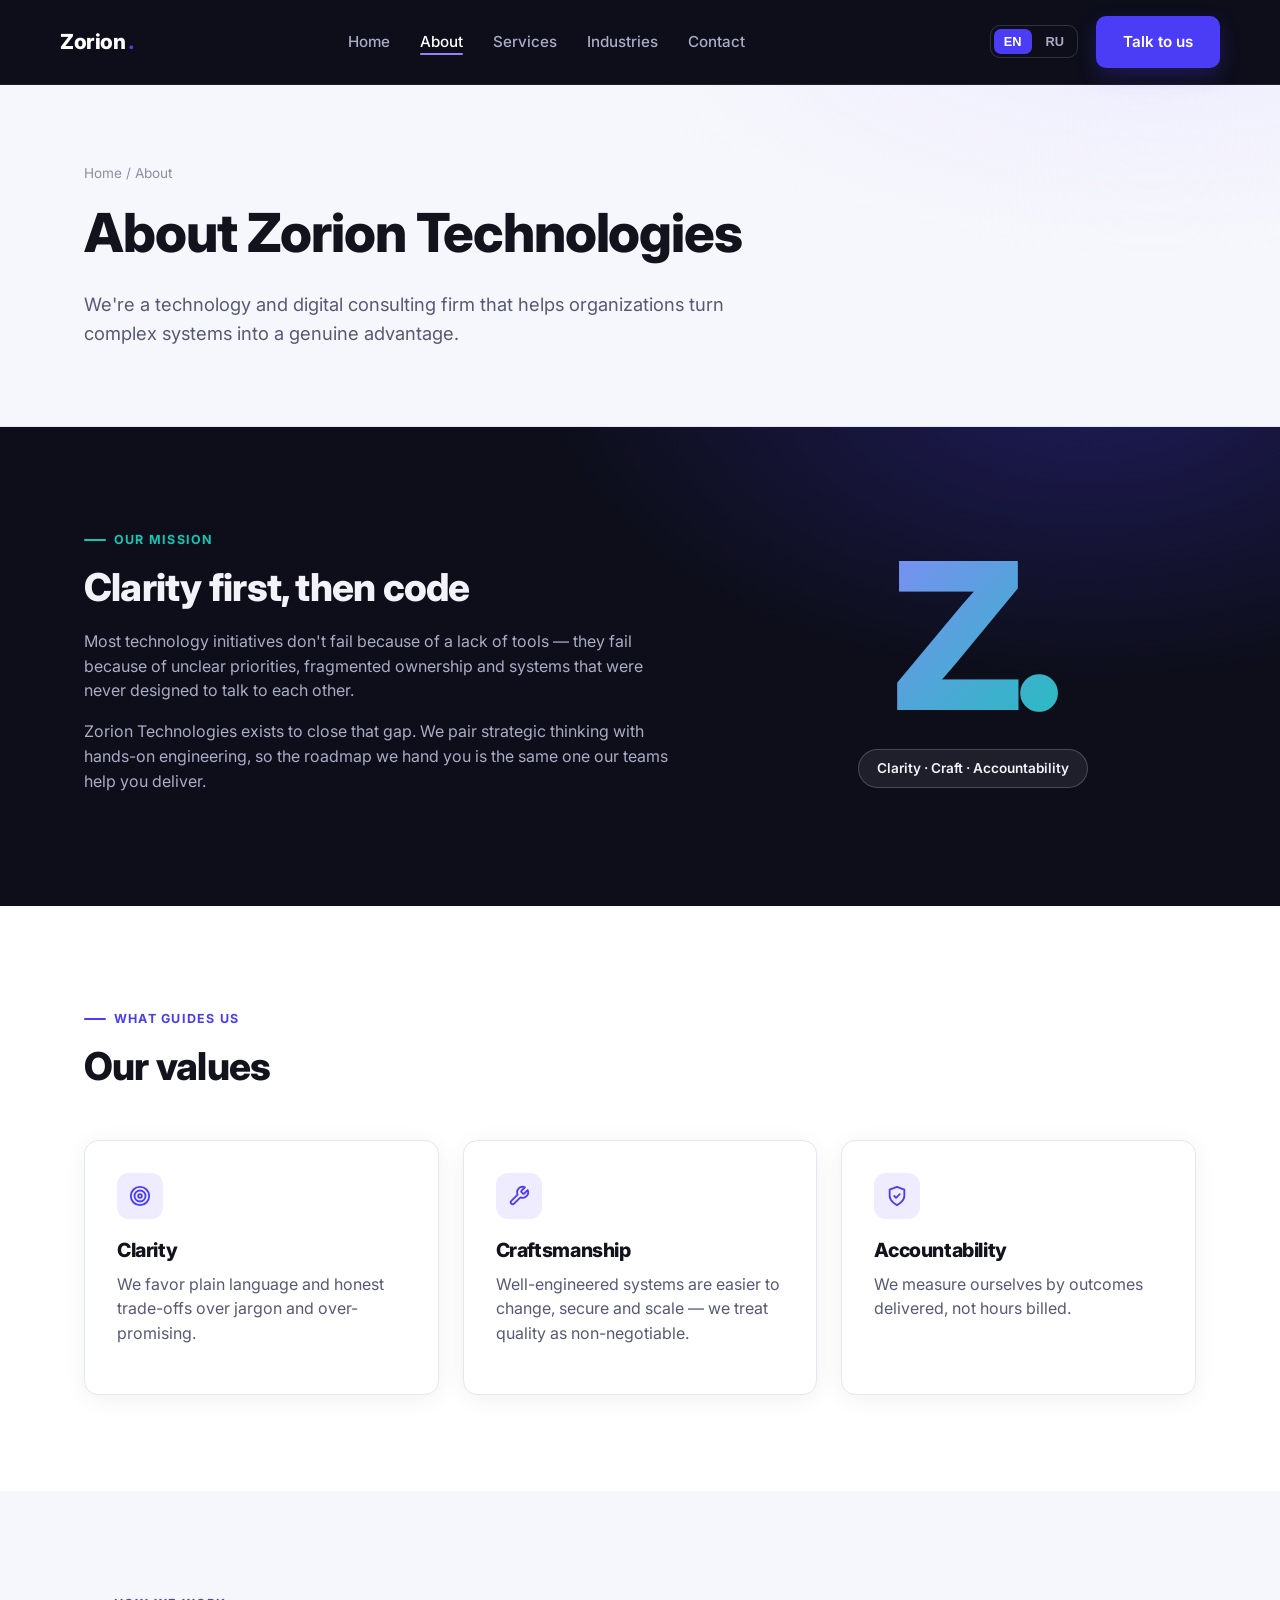
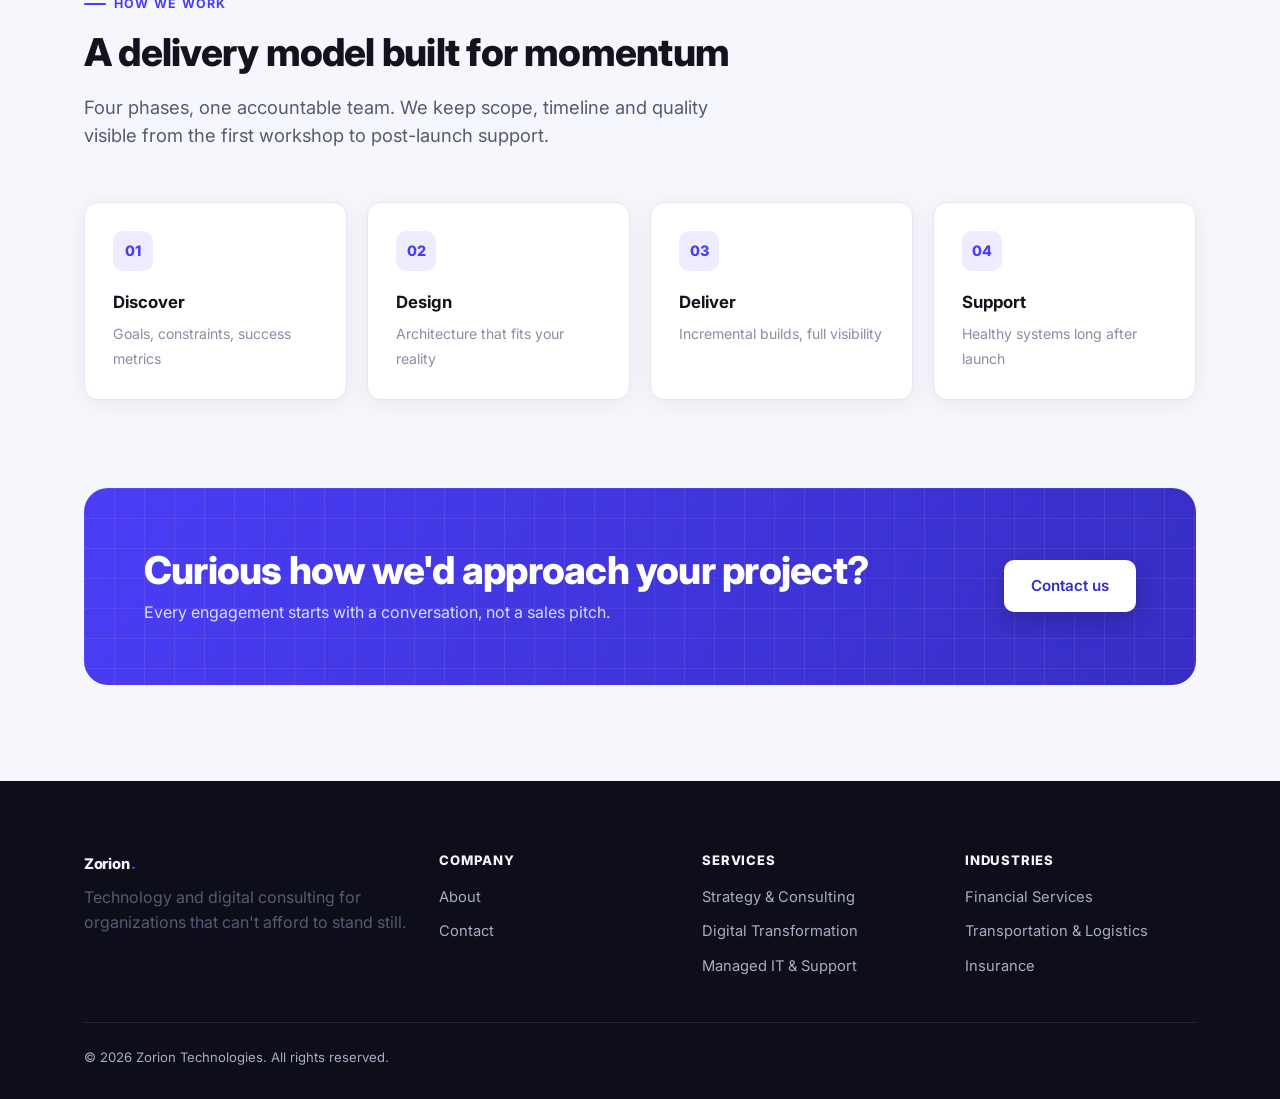
==== about.html @ 1b025478 "Add Zorion Technologies bilingual marketing site Static HTML/CSS/JS site with five pages (Home, Abou" ====
<!doctype html>
<html lang="en">
<head>
  <meta charset="UTF-8">
  <meta name="viewport" content="width=device-width, initial-scale=1">
  <title>About — Zorion Technologies</title>
  <meta name="description" content="Zorion Technologies is a technology and digital consulting firm helping organizations turn complex systems into an advantage.">
  <link rel="preconnect" href="https://fonts.googleapis.com">
  <link rel="preconnect" href="https://fonts.gstatic.com" crossorigin>
  <link href="https://fonts.googleapis.com/css2?family=Inter:wght@400;500;600;700;800&display=swap" rel="stylesheet">
  <link rel="stylesheet" href="assets/css/style.css">
</head>
<body>

  <header class="site-header">
    <div class="container nav">
      <a href="index.html" class="logo">Zorion<span class="logo-dot">.</span></a>
      <ul class="nav-links">
        <li><a href="index.html" data-i18n="nav.home">Home</a></li>
        <li><a href="about.html" aria-current="page" data-i18n="nav.about">About</a></li>
        <li><a href="services.html" data-i18n="nav.services">Services</a></li>
        <li><a href="industries.html" data-i18n="nav.industries">Industries</a></li>
        <li><a href="contact.html" data-i18n="nav.contact">Contact</a></li>
        <li><a href="contact.html" class="btn btn-primary nav-cta-mobile" data-i18n="nav.talkToUs">Talk to us</a></li>
      </ul>
      <div class="nav-right">
        <div class="lang-switch">
          <button type="button" data-lang="en">EN</button>
          <button type="button" data-lang="ru">RU</button>
        </div>
        <a href="contact.html" class="btn btn-primary" data-i18n="nav.talkToUs">Talk to us</a>
        <button class="nav-toggle" aria-label="Menu" aria-expanded="false">
          <span></span><span></span><span></span>
        </button>
      </div>
    </div>
  </header>

  <main>
    <section class="page-hero">
      <div class="container">
        <div class="breadcrumb"><a href="index.html" data-i18n="nav.home">Home</a> / <span data-i18n="about.breadcrumb">About</span></div>
        <h1 data-i18n="about.heroTitle">About Zorion Technologies</h1>
        <p class="lede" data-i18n="about.heroLede">We're a technology and digital consulting firm that helps organizations turn complex systems into a genuine advantage.</p>
      </div>
    </section>

    <section class="section-dark">
      <div class="container mission-grid">
        <div>
          <span class="eyebrow" data-i18n="about.missionEyebrow">Our mission</span>
          <h2 data-i18n="about.missionTitle">Clarity first, then code</h2>
          <p data-i18n="about.missionText1">Most technology initiatives don't fail because of a lack of tools — they fail because of unclear priorities, fragmented ownership and systems that were never designed to talk to each other.</p>
          <p data-i18n="about.missionText2">Zorion Technologies exists to close that gap. We pair strategic thinking with hands-on engineering, so the roadmap we hand you is the same one our teams help you deliver.</p>
        </div>
        <div class="mission-mark-wrap">
          <div class="mission-mark">Z.</div>
          <div class="mission-tag" data-i18n="about.monogramTag">Clarity · Craft · Accountability</div>
        </div>
      </div>
    </section>

    <section>
      <div class="container">
        <span class="eyebrow" data-i18n="about.valuesEyebrow">What guides us</span>
        <h2 data-i18n="about.valuesTitle">Our values</h2>

        <div class="card-grid">
          <div class="card">
            <div class="card-icon">
              <svg viewBox="0 0 24 24" fill="none" stroke="currentColor" stroke-width="2" stroke-linecap="round" stroke-linejoin="round"><circle cx="12" cy="12" r="10"/><circle cx="12" cy="12" r="6"/><circle cx="12" cy="12" r="2"/></svg>
            </div>
            <h3 data-i18n="about.value1Title">Clarity</h3>
            <p data-i18n="about.value1Desc">We favor plain language and honest trade-offs over jargon and over-promising.</p>
          </div>
          <div class="card">
            <div class="card-icon">
              <svg viewBox="0 0 24 24" fill="none" stroke="currentColor" stroke-width="2" stroke-linecap="round" stroke-linejoin="round"><path d="M14.7 6.3a1 1 0 0 0 0 1.4l1.6 1.6a1 1 0 0 0 1.4 0l3.77-3.77a6 6 0 0 1-7.94 7.94l-6.91 6.91a2.12 2.12 0 0 1-3-3l6.91-6.91a6 6 0 0 1 7.94-7.94l-3.76 3.76z"/></svg>
            </div>
            <h3 data-i18n="about.value2Title">Craftsmanship</h3>
            <p data-i18n="about.value2Desc">Well-engineered systems are easier to change, secure and scale — we treat quality as non-negotiable.</p>
          </div>
          <div class="card">
            <div class="card-icon">
              <svg viewBox="0 0 24 24" fill="none" stroke="currentColor" stroke-width="2" stroke-linecap="round" stroke-linejoin="round"><path d="M12 22s8-4 8-10V5l-8-3-8 3v7c0 6 8 10 8 10z"/><polyline points="9 12 11 14 15 10"/></svg>
            </div>
            <h3 data-i18n="about.value3Title">Accountability</h3>
            <p data-i18n="about.value3Desc">We measure ourselves by outcomes delivered, not hours billed.</p>
          </div>
        </div>
      </div>
    </section>

    <section class="section-alt">
      <div class="container">
        <span class="eyebrow" data-i18n="about.approachEyebrow">How we work</span>
        <h2 data-i18n="about.approachTitle">A delivery model built for momentum</h2>
        <p class="lede" data-i18n="about.approachLede">Four phases, one accountable team. We keep scope, timeline and quality visible from the first workshop to post-launch support.</p>

        <div class="step-row">
          <div class="step-card">
            <div class="step-num">01</div>
            <strong data-i18n="about.step1Title">Discover</strong>
            <small data-i18n="about.step1Sub">Goals, constraints, success metrics</small>
          </div>
          <div class="step-card">
            <div class="step-num">02</div>
            <strong data-i18n="about.step2Title">Design</strong>
            <small data-i18n="about.step2Sub">Architecture that fits your reality</small>
          </div>
          <div class="step-card">
            <div class="step-num">03</div>
            <strong data-i18n="about.step3Title">Deliver</strong>
            <small data-i18n="about.step3Sub">Incremental builds, full visibility</small>
          </div>
          <div class="step-card">
            <div class="step-num">04</div>
            <strong data-i18n="about.step4Title">Support</strong>
            <small data-i18n="about.step4Sub">Healthy systems long after launch</small>
          </div>
        </div>
        <div class="cta-band cta-follow">
          <div>
            <h2 data-i18n="about.ctaTitle">Curious how we'd approach your project?</h2>
            <p data-i18n="about.ctaLede">Every engagement starts with a conversation, not a sales pitch.</p>
          </div>
          <a href="contact.html" class="btn btn-primary" data-i18n="about.ctaBtn">Contact us</a>
        </div>
      </div>
    </section>
  </main>

  <footer class="site-footer">
    <div class="container">
      <div class="footer-grid">
        <div>
          <a href="index.html" class="logo">Zorion<span class="logo-dot">.</span></a>
          <p data-i18n="footer.tagline">Technology and digital consulting for organizations that can't afford to stand still.</p>
        </div>
        <div>
          <h4 data-i18n="footer.colCompany">Company</h4>
          <ul>
            <li><a href="about.html" data-i18n="nav.about">About</a></li>
            <li><a href="contact.html" data-i18n="nav.contact">Contact</a></li>
          </ul>
        </div>
        <div>
          <h4 data-i18n="footer.colServices">Services</h4>
          <ul>
            <li><a href="services.html" data-i18n="home.service1Title">Strategy & Consulting</a></li>
            <li><a href="services.html" data-i18n="home.service2Title">Digital Transformation</a></li>
            <li><a href="services.html" data-i18n="home.service3Title">Managed IT & Support</a></li>
          </ul>
        </div>
        <div>
          <h4 data-i18n="footer.colIndustries">Industries</h4>
          <ul>
            <li><a href="industries.html" data-i18n="home.ind1">Financial Services</a></li>
            <li><a href="industries.html" data-i18n="home.ind3">Transportation & Logistics</a></li>
            <li><a href="industries.html" data-i18n="home.ind4">Insurance</a></li>
          </ul>
        </div>
      </div>
      <div class="footer-bottom">
        <span data-i18n="footer.copyright">© 2026 Zorion Technologies. All rights reserved.</span>
      </div>
    </div>
  </footer>

  <script src="assets/js/i18n-data.js"></script>
  <script src="assets/js/main.js"></script>
</body>
</html>
---- assets/css/style.css ----
/* Zorion Technologies — design system */

:root {
  --color-bg: #ffffff;
  --color-bg-alt: #f6f7fc;
  --color-ink: #12131c;
  --color-ink-soft: #565a72;
  --color-ink-faint: #8b8ea3;
  --color-primary: #4b3df6;
  --color-primary-dark: #372dc4;
  --color-primary-tint: #eeecfe;
  --color-accent: #14c7b4;
  --color-success: #22c55e;
  --color-border: #e5e6f2;
  --color-dark-bg: #0d0e1a;
  --color-dark-bg-2: #14162a;
  --color-dark-ink: #f2f2f8;
  --color-dark-ink-soft: #a9acc4;

  --font-sans: "Inter", -apple-system, BlinkMacSystemFont, "Segoe UI", Roboto, sans-serif;

  --container-w: 1160px;
  --radius-sm: 8px;
  --radius-md: 14px;
  --radius-lg: 24px;
  --shadow-card: 0 4px 24px rgba(18, 19, 28, 0.06);
  --shadow-float: 0 16px 40px rgba(18, 19, 28, 0.14);
  --transition: 200ms ease;
}

* {
  box-sizing: border-box;
}

html {
  scroll-behavior: smooth;
}

body {
  margin: 0;
  font-family: var(--font-sans);
  color: var(--color-ink);
  background: var(--color-bg);
  line-height: 1.55;
  -webkit-font-smoothing: antialiased;
}

img {
  max-width: 100%;
  display: block;
}

a {
  color: inherit;
  text-decoration: none;
  transition: color var(--transition);
}

h1, h2, h3, h4 {
  line-height: 1.15;
  margin: 0 0 0.5em;
  font-weight: 800;
  letter-spacing: -0.02em;
}

h1 { font-size: clamp(2.3rem, 4.2vw, 3.6rem); }
h2 { font-size: clamp(1.7rem, 3vw, 2.4rem); }
h3 { font-size: 1.22rem; }

p { margin: 0 0 1em; color: var(--color-ink-soft); }

.container {
  width: 100%;
  max-width: var(--container-w);
  margin: 0 auto;
  padding: 0 24px;
}

section {
  padding: 96px 0;
}

.section-alt {
  background: var(--color-bg-alt);
}

.section-dark {
  background:
    radial-gradient(900px 500px at 85% -10%, rgba(75, 61, 246, 0.28), transparent 60%),
    var(--color-dark-bg);
  color: var(--color-dark-ink);
}

.section-dark h1, .section-dark h2, .section-dark h3 {
  color: var(--color-dark-ink);
}

.section-dark p {
  color: var(--color-dark-ink-soft);
}

.section-dark .eyebrow {
  color: var(--color-accent);
}

.section-dark .eyebrow::before {
  background: var(--color-accent);
}

.section-dark .list-check li {
  color: var(--color-dark-ink-soft);
}

.section-dark .btn-outline {
  border-color: rgba(242, 242, 248, 0.25);
  color: var(--color-dark-ink);
}

.section-dark .btn-outline:hover {
  border-color: var(--color-accent);
  color: var(--color-accent);
}

.eyebrow {
  display: inline-flex;
  align-items: center;
  gap: 8px;
  font-size: 0.78rem;
  font-weight: 700;
  letter-spacing: 0.1em;
  text-transform: uppercase;
  color: var(--color-primary);
  margin-bottom: 16px;
}

.eyebrow::before {
  content: "";
  width: 22px;
  height: 2px;
  border-radius: 2px;
  background: var(--color-primary);
}

.lede {
  font-size: 1.15rem;
  max-width: 640px;
}

/* ---------- Reveal-on-scroll animation ---------- */

.reveal {
  opacity: 0;
  transform: translateY(26px);
  transition: opacity 0.65s ease, transform 0.65s ease;
  transition-delay: var(--reveal-delay, 0ms);
}

.reveal.visible {
  opacity: 1;
  transform: none;
}

@keyframes floaty {
  0%, 100% { transform: translateY(0); }
  50% { transform: translateY(-10px); }
}

@media (prefers-reduced-motion: reduce) {
  .reveal { opacity: 1; transform: none; transition: none; }
  .float-card { animation: none !important; }
  html { scroll-behavior: auto; }
}

/* ---------- Buttons ---------- */

.btn {
  display: inline-flex;
  align-items: center;
  gap: 8px;
  padding: 13px 26px;
  border-radius: 10px;
  font-weight: 600;
  font-size: 0.95rem;
  cursor: pointer;
  border: 1px solid transparent;
  transition: transform var(--transition), background var(--transition),
              border-color var(--transition), color var(--transition),
              box-shadow var(--transition);
}

.btn:hover {
  transform: translateY(-2px);
}

.btn:active {
  transform: translateY(0);
}

.btn-primary {
  background: var(--color-primary);
  color: #fff;
  box-shadow: 0 8px 20px rgba(75, 61, 246, 0.25);
}

.btn-primary:hover {
  background: var(--color-primary-dark);
  box-shadow: 0 10px 26px rgba(75, 61, 246, 0.35);
}

.btn-outline {
  background: transparent;
  border-color: var(--color-border);
  color: var(--color-ink);
}

.btn-outline:hover {
  border-color: var(--color-primary);
  color: var(--color-primary);
}

/* ---------- Header / nav ---------- */

.site-header {
  position: sticky;
  top: 0;
  z-index: 50;
  background: var(--color-dark-bg);
  border-bottom: 1px solid rgba(242, 242, 248, 0.08);
}

.site-header .logo {
  color: #fff;
}

.nav {
  display: flex;
  align-items: center;
  justify-content: space-between;
  padding: 16px 0;
}

.logo {
  display: flex;
  align-items: baseline;
  gap: 2px;
  font-weight: 800;
  font-size: 1.3rem;
  letter-spacing: -0.02em;
  color: var(--color-ink);
}

.logo .logo-dot {
  color: var(--color-primary);
}

.nav-links {
  display: flex;
  align-items: center;
  gap: 30px;
  list-style: none;
  margin: 0;
  padding: 0;
}

.nav-links a:not(.nav-cta-mobile) {
  position: relative;
  font-size: 0.95rem;
  font-weight: 500;
  color: var(--color-dark-ink-soft);
  padding-bottom: 4px;
}

.nav-links a:not(.nav-cta-mobile)::after {
  content: "";
  position: absolute;
  left: 0;
  bottom: 0;
  width: 0;
  height: 2px;
  border-radius: 2px;
  background: #8f83ff;
  transition: width var(--transition);
}

.nav-links a:not(.nav-cta-mobile):hover,
.nav-links a[aria-current="page"] {
  color: #fff;
}

.nav-links a:not(.nav-cta-mobile):hover::after,
.nav-links a[aria-current="page"]::after {
  width: 100%;
}

.nav-right {
  display: flex;
  align-items: center;
  gap: 18px;
}

.lang-switch {
  display: flex;
  gap: 4px;
  border: 1px solid rgba(242, 242, 248, 0.16);
  border-radius: 10px;
  padding: 3px;
}

.lang-switch button {
  border: none;
  background: transparent;
  padding: 5px 10px;
  font-size: 0.8rem;
  font-weight: 700;
  border-radius: 7px;
  cursor: pointer;
  color: var(--color-dark-ink-soft);
  transition: background var(--transition), color var(--transition);
}

.lang-switch button.active {
  background: var(--color-primary);
  color: #fff;
}

.nav-cta-mobile {
  display: none;
}

.nav-toggle {
  display: none;
  background: none;
  border: none;
  cursor: pointer;
  padding: 6px;
}

.nav-toggle span {
  display: block;
  width: 22px;
  height: 2px;
  background: #fff;
  margin: 5px 0;
  transition: transform var(--transition), opacity var(--transition);
}

@media (max-width: 860px) {
  .nav-right .btn-primary {
    display: none;
  }

  .nav-cta-mobile {
    display: inline-flex;
    margin-top: 4px;
  }

  .nav-links {
    position: fixed;
    inset: 64px 0 0 0;
    background: var(--color-dark-bg);
    flex-direction: column;
    align-items: flex-start;
    padding: 24px;
    gap: 18px;
    transform: translateY(-8px);
    opacity: 0;
    pointer-events: none;
    transition: opacity var(--transition), transform var(--transition);
  }

  .nav-links.open {
    opacity: 1;
    transform: translateY(0);
    pointer-events: auto;
  }

  .nav-links a:not(.nav-cta-mobile) {
    font-size: 1.1rem;
  }

  .nav-toggle {
    display: block;
  }
}

/* ---------- Hero ---------- */

.hero {
  position: relative;
  display: grid;
  align-items: center;
  min-height: calc(100vh - 74px);
  padding: 48px 0 96px;
  background: var(--color-dark-bg);
  color: var(--color-dark-ink);
  overflow: hidden;
}

/* Subtle grid vignette over the dark background */
.hero::after {
  content: "";
  position: absolute;
  inset: 0;
  background-image:
    linear-gradient(rgba(255, 255, 255, 0.035) 1px, transparent 1px),
    linear-gradient(90deg, rgba(255, 255, 255, 0.035) 1px, transparent 1px);
  background-size: 56px 56px;
  -webkit-mask-image: radial-gradient(75% 75% at 50% 42%, black, transparent);
  mask-image: radial-gradient(75% 75% at 50% 42%, black, transparent);
  z-index: 0;
  pointer-events: none;
}

.hero-inner {
  position: relative;
  z-index: 2;
  max-width: 900px;
  margin: 0 auto;
  text-align: center;
}

.hero h1 {
  color: #fff;
  font-size: clamp(2.6rem, 5.4vw, 4.3rem);
  margin-bottom: 0.45em;
}

.hero .lede {
  margin: 0 auto;
  color: var(--color-dark-ink-soft);
  font-size: 1.18rem;
  max-width: 680px;
}

.hero .eyebrow {
  color: var(--color-accent);
}

.hero .eyebrow::before {
  background: var(--color-accent);
}

.hero .btn-outline {
  border-color: rgba(242, 242, 248, 0.25);
  color: #fff;
}

.hero .btn-outline:hover {
  border-color: var(--color-accent);
  color: var(--color-accent);
}

.hero-actions {
  display: flex;
  gap: 14px;
  margin-top: 34px;
  flex-wrap: wrap;
}

.hero-inner .hero-actions,
.actions-center {
  justify-content: center;
}

.badge-row {
  display: flex;
  justify-content: center;
  gap: 10px;
  margin-top: 48px;
  flex-wrap: wrap;
}

.badge-pill {
  display: inline-flex;
  align-items: center;
  gap: 7px;
  padding: 8px 15px;
  border-radius: 999px;
  border: 1px solid rgba(242, 242, 248, 0.14);
  background: rgba(255, 255, 255, 0.04);
  font-size: 0.82rem;
  font-weight: 600;
  color: var(--color-dark-ink-soft);
}

.badge-pill::before {
  content: "";
  width: 7px;
  height: 7px;
  border-radius: 50%;
  background: var(--color-accent);
}

/* Animated background: glowing orbs + rotating orbit rings */

.hero-bg {
  position: absolute;
  inset: 0;
  z-index: 0;
  pointer-events: none;
}

.orb {
  position: absolute;
  border-radius: 50%;
  filter: blur(80px);
  animation: drift 16s ease-in-out infinite alternate;
}

.orb-1 {
  width: 520px;
  height: 520px;
  background: rgba(75, 61, 246, 0.45);
  top: -160px;
  left: -140px;
}

.orb-2 {
  width: 460px;
  height: 460px;
  background: rgba(20, 199, 180, 0.22);
  bottom: -180px;
  right: -120px;
  animation-delay: -8s;
}

@keyframes drift {
  from { transform: translate(0, 0); }
  to { transform: translate(50px, 34px); }
}

.orbits {
  position: absolute;
  inset: 0;
  width: 100%;
  height: 100%;
}

.orbits g {
  transform-origin: 600px 400px;
  animation: spin 70s linear infinite;
}

.orbits g.orbit-mid {
  animation-duration: 100s;
  animation-direction: reverse;
}

.orbits g.orbit-outer {
  animation-duration: 140s;
}

@keyframes spin {
  to { transform: rotate(360deg); }
}

@media (prefers-reduced-motion: reduce) {
  .orb, .orbits g { animation: none !important; }
}

/* ---------- Visual panels (interior pages) ---------- */

.visual-panel {
  position: relative;
  border-radius: var(--radius-lg);
  padding: 36px;
  min-height: 340px;
  display: flex;
  align-items: center;
  justify-content: center;
}

.visual-panel--brand {
  background: linear-gradient(135deg, var(--color-primary) 0%, #7a5cff 60%, var(--color-accent) 140%);
  box-shadow: 0 20px 50px rgba(75, 61, 246, 0.28);
  overflow: hidden;
}

.visual-panel--brand::before {
  content: "";
  position: absolute;
  inset: 0;
  background-image:
    linear-gradient(rgba(255,255,255,0.1) 1px, transparent 1px),
    linear-gradient(90deg, rgba(255,255,255,0.1) 1px, transparent 1px);
  background-size: 32px 32px;
  pointer-events: none;
}

/* 2x2 white tiles over a brand panel */

.panel-tiles {
  position: relative;
  display: grid;
  grid-template-columns: 1fr 1fr;
  gap: 14px;
  width: 100%;
}

.panel-tile {
  display: flex;
  align-items: center;
  gap: 12px;
  background: #fff;
  border-radius: 12px;
  padding: 18px;
  font-size: 0.9rem;
  font-weight: 600;
  color: var(--color-ink);
  box-shadow: 0 8px 24px rgba(13, 14, 26, 0.18);
}

.panel-tile svg {
  width: 20px;
  height: 20px;
  color: var(--color-primary);
  flex: none;
}

/* ---------- Cards ---------- */

.card-grid {
  display: grid;
  grid-template-columns: repeat(3, 1fr);
  gap: 24px;
  margin-top: 52px;
}

.card {
  background: var(--color-bg);
  border: 1px solid var(--color-border);
  border-radius: var(--radius-md);
  padding: 32px;
  box-shadow: var(--shadow-card);
  transition: transform var(--transition), box-shadow var(--transition), border-color var(--transition);
}

.card:hover {
  transform: translateY(-4px);
  border-color: rgba(75, 61, 246, 0.35);
  box-shadow: 0 16px 40px rgba(18, 19, 28, 0.1);
}

.card-icon {
  width: 46px;
  height: 46px;
  border-radius: 12px;
  background: var(--color-primary-tint);
  color: var(--color-primary);
  display: flex;
  align-items: center;
  justify-content: center;
  margin-bottom: 20px;
}

.card-icon svg {
  width: 22px;
  height: 22px;
}

.card > a {
  font-weight: 600;
  color: var(--color-primary);
}

.card > a:hover {
  color: var(--color-primary-dark);
}

/* ---------- Feature rows ---------- */

.feature-row {
  display: grid;
  grid-template-columns: 0.95fr 1.05fr;
  gap: 64px;
  align-items: center;
}

.feature-row.reverse .feature-media {
  order: -1;
}

/* ---------- Check list ---------- */

.list-check {
  list-style: none;
  padding: 0;
  margin: 26px 0 0;
  display: grid;
  gap: 14px;
}

.list-check li {
  display: flex;
  align-items: flex-start;
  gap: 12px;
  color: var(--color-ink-soft);
}

.list-check li::before {
  content: "";
  flex: none;
  width: 22px;
  height: 22px;
  margin-top: 1px;
  border-radius: 50%;
  background-color: var(--color-primary);
  background-image: url("data:image/svg+xml,%3Csvg xmlns='http://www.w3.org/2000/svg' viewBox='0 0 24 24' fill='none' stroke='white' stroke-width='3.4' stroke-linecap='round' stroke-linejoin='round'%3E%3Cpolyline points='20 6 9 17 4 12'/%3E%3C/svg%3E");
  background-repeat: no-repeat;
  background-position: center;
  background-size: 12px;
}

/* ---------- Services page: wide service cards ---------- */

.svc-grid {
  display: grid;
  grid-template-columns: repeat(2, 1fr);
  gap: 24px;
  margin-top: 0;
}

.svc-card {
  position: relative;
  background: var(--color-bg);
  border: 1px solid var(--color-border);
  border-radius: var(--radius-lg);
  padding: 40px;
  box-shadow: var(--shadow-card);
  overflow: hidden;
  transition: transform var(--transition), border-color var(--transition), box-shadow var(--transition);
}

.svc-card::before {
  content: "";
  position: absolute;
  top: 0;
  left: 0;
  right: 0;
  height: 3px;
  background: linear-gradient(90deg, var(--color-primary), var(--color-accent));
  opacity: 0;
  transition: opacity var(--transition);
}

.svc-card:hover {
  transform: translateY(-4px);
  border-color: rgba(75, 61, 246, 0.35);
  box-shadow: 0 16px 40px rgba(18, 19, 28, 0.1);
}

.svc-card:hover::before {
  opacity: 1;
}

.svc-head {
  display: flex;
  align-items: center;
  justify-content: space-between;
  margin-bottom: 20px;
}

.svc-num {
  font-size: 2.4rem;
  font-weight: 800;
  line-height: 1;
  color: var(--color-primary-tint);
  letter-spacing: -0.02em;
}

.svc-card h3 {
  font-size: 1.35rem;
  margin-bottom: 10px;
}

.svc-card .list-check {
  margin-top: 20px;
}

@media (max-width: 860px) {
  .svc-grid {
    grid-template-columns: 1fr;
  }

  .svc-card {
    padding: 30px;
  }
}

/* ---------- About page: mission band + step row ---------- */

.mission-grid {
  display: grid;
  grid-template-columns: 1.15fr 0.85fr;
  gap: 64px;
  align-items: center;
}

.mission-mark-wrap {
  text-align: center;
}

.mission-mark {
  font-size: clamp(140px, 16vw, 230px);
  font-weight: 800;
  line-height: 0.9;
  letter-spacing: -0.05em;
  background: linear-gradient(135deg, #8f83ff 10%, var(--color-accent) 90%);
  -webkit-background-clip: text;
  background-clip: text;
  color: transparent;
}

.mission-tag {
  display: inline-block;
  margin-top: 20px;
  padding: 8px 18px;
  border-radius: 999px;
  background: rgba(255, 255, 255, 0.07);
  border: 1px solid rgba(242, 242, 248, 0.2);
  font-size: 0.85rem;
  font-weight: 600;
  color: var(--color-dark-ink);
}

@media (max-width: 900px) {
  .mission-grid {
    grid-template-columns: 1fr;
    gap: 40px;
  }
}

.step-row {
  display: grid;
  grid-template-columns: repeat(4, 1fr);
  gap: 20px;
  margin-top: 52px;
}

.step-row--3 {
  grid-template-columns: repeat(3, 1fr);
  margin-top: 40px;
}

.step-card {
  background: var(--color-bg);
  border: 1px solid var(--color-border);
  border-radius: var(--radius-md);
  padding: 28px;
  box-shadow: var(--shadow-card);
  transition: transform var(--transition), border-color var(--transition);
}

.step-card:hover {
  transform: translateY(-3px);
  border-color: rgba(75, 61, 246, 0.35);
}

.step-card .step-num {
  margin-bottom: 18px;
}

.step-card strong {
  display: block;
  font-size: 1.05rem;
  margin-bottom: 6px;
}

.step-card small {
  color: var(--color-ink-faint);
  font-size: 0.88rem;
  line-height: 1.5;
}

.step-num {
  width: 40px;
  height: 40px;
  border-radius: 10px;
  display: flex;
  align-items: center;
  justify-content: center;
  font-weight: 800;
  font-size: 0.9rem;
  background: var(--color-primary-tint);
  color: var(--color-primary);
}

@media (max-width: 980px) {
  .step-row {
    grid-template-columns: repeat(2, 1fr);
  }
}

@media (max-width: 600px) {
  .step-row {
    grid-template-columns: 1fr;
  }
}

/* ---------- Contact: compact next steps ---------- */

.next-steps {
  margin-top: 32px;
}

.next-steps h3 {
  font-size: 1.02rem;
  margin-bottom: 16px;
}

.next-list {
  display: grid;
  gap: 14px;
}

.next-item {
  display: flex;
  align-items: flex-start;
  gap: 12px;
}

.next-num {
  flex: none;
  width: 28px;
  height: 28px;
  border-radius: 50%;
  display: flex;
  align-items: center;
  justify-content: center;
  font-size: 0.76rem;
  font-weight: 800;
  background: var(--color-primary-tint);
  color: var(--color-primary);
}

.next-item strong {
  display: block;
  font-size: 0.92rem;
  margin-bottom: 2px;
}

.next-item small {
  color: var(--color-ink-faint);
  font-size: 0.82rem;
  line-height: 1.5;
}

/* ---------- Industries page: rich cards ---------- */

.ind-grid {
  display: grid;
  grid-template-columns: repeat(2, 1fr);
  gap: 24px;
  margin-top: 52px;
}

.ind-card {
  position: relative;
  background: var(--color-bg);
  border: 1px solid var(--color-border);
  border-radius: var(--radius-md);
  padding: 34px;
  box-shadow: var(--shadow-card);
  overflow: hidden;
  transition: transform var(--transition), box-shadow var(--transition), border-color var(--transition);
}

.ind-card::before {
  content: "";
  position: absolute;
  top: 0;
  left: 0;
  right: 0;
  height: 3px;
  background: linear-gradient(90deg, var(--color-primary), var(--color-accent));
  opacity: 0;
  transition: opacity var(--transition);
}

.ind-card:hover {
  transform: translateY(-4px);
  border-color: rgba(75, 61, 246, 0.35);
  box-shadow: 0 16px 40px rgba(18, 19, 28, 0.1);
}

.ind-card:hover::before {
  opacity: 1;
}

.ind-card h3 {
  margin-bottom: 8px;
}

.ind-card p {
  margin-bottom: 0;
  font-size: 0.95rem;
}

.chip-row {
  display: flex;
  flex-wrap: wrap;
  gap: 8px;
  margin-top: 20px;
}

.chip {
  font-size: 0.78rem;
  font-weight: 600;
  padding: 6px 12px;
  border-radius: 999px;
  background: var(--color-bg-alt);
  border: 1px solid var(--color-border);
  color: var(--color-ink-soft);
}

@media (max-width: 760px) {
  .ind-grid {
    grid-template-columns: 1fr;
  }
}

/* Dark section cards */

.section-dark .card {
  background: rgba(255, 255, 255, 0.04);
  border-color: rgba(242, 242, 248, 0.1);
  box-shadow: none;
}

.section-dark .card:hover {
  border-color: rgba(143, 131, 255, 0.45);
  box-shadow: 0 16px 40px rgba(0, 0, 0, 0.3);
}

.section-dark .card p {
  color: var(--color-dark-ink-soft);
}

.section-dark .card-icon {
  background: rgba(143, 131, 255, 0.15);
  color: #8f83ff;
}

/* ---------- Industries teaser (home) ---------- */

.ind-teaser-grid {
  display: grid;
  grid-template-columns: repeat(3, 1fr);
  gap: 20px;
  margin-top: 52px;
}

.ind-tile {
  position: relative;
  display: flex;
  align-items: flex-start;
  gap: 16px;
  padding: 26px;
  background: var(--color-bg);
  border: 1px solid var(--color-border);
  border-radius: var(--radius-md);
  box-shadow: var(--shadow-card);
  overflow: hidden;
  transition: transform var(--transition), border-color var(--transition), box-shadow var(--transition);
}

.ind-tile::before {
  content: "";
  position: absolute;
  left: 0;
  top: 0;
  bottom: 0;
  width: 3px;
  background: linear-gradient(180deg, var(--color-primary), var(--color-accent));
  opacity: 0;
  transition: opacity var(--transition);
}

.ind-tile:hover {
  transform: translateY(-3px);
  border-color: rgba(75, 61, 246, 0.35);
  box-shadow: 0 16px 40px rgba(18, 19, 28, 0.1);
}

.ind-tile:hover::before {
  opacity: 1;
}

.ind-tile .card-icon {
  flex: none;
  width: 44px;
  height: 44px;
  margin-bottom: 0;
}

.ind-tile .card-icon svg {
  width: 20px;
  height: 20px;
}

.ind-tile h3 {
  font-size: 1rem;
  margin-bottom: 4px;
}

.ind-tile p {
  font-size: 0.85rem;
  line-height: 1.5;
  margin: 0;
}

@media (max-width: 980px) {
  .ind-teaser-grid {
    grid-template-columns: repeat(2, 1fr);
  }
}

@media (max-width: 640px) {
  .ind-teaser-grid {
    grid-template-columns: 1fr;
  }
}

/* ---------- CTA band ---------- */

.cta-follow {
  margin-top: 88px;
}

.cta-band {
  position: relative;
  background: linear-gradient(120deg, var(--color-primary), var(--color-primary-dark));
  color: #fff;
  border-radius: var(--radius-lg);
  padding: 60px;
  display: flex;
  align-items: center;
  justify-content: space-between;
  gap: 32px;
  flex-wrap: wrap;
  overflow: hidden;
}

.cta-band::before {
  content: "";
  position: absolute;
  inset: 0;
  background-image:
    linear-gradient(rgba(255,255,255,0.07) 1px, transparent 1px),
    linear-gradient(90deg, rgba(255,255,255,0.07) 1px, transparent 1px);
  background-size: 30px 30px;
  pointer-events: none;
}

.cta-band > * {
  position: relative;
}

.cta-band h2 { color: #fff; margin: 0 0 8px; }
.cta-band p { color: rgba(255,255,255,0.82); margin: 0; }

.cta-band .btn-primary {
  background: #fff;
  color: var(--color-primary-dark);
  box-shadow: 0 8px 24px rgba(13, 14, 26, 0.25);
}

.cta-band .btn-primary:hover {
  background: #f2f2f8;
}

/* ---------- Contact page ---------- */

.contact-grid {
  display: grid;
  grid-template-columns: 0.9fr 1.1fr;
  gap: 56px;
  align-items: start;
}

.channel-list {
  display: grid;
  gap: 14px;
}

.channel-card {
  display: flex;
  align-items: flex-start;
  gap: 16px;
  background: var(--color-bg);
  border: 1px solid var(--color-border);
  border-radius: var(--radius-md);
  padding: 20px 22px;
  box-shadow: var(--shadow-card);
  transition: transform var(--transition), border-color var(--transition);
}

.channel-card:hover {
  transform: translateY(-2px);
  border-color: rgba(75, 61, 246, 0.35);
}

.channel-card .card-icon {
  width: 42px;
  height: 42px;
  margin-bottom: 0;
  flex: none;
}

.channel-card .card-icon svg {
  width: 20px;
  height: 20px;
}

.channel-card .label {
  display: block;
  font-size: 0.74rem;
  font-weight: 700;
  letter-spacing: 0.06em;
  text-transform: uppercase;
  color: var(--color-ink-faint);
  margin-bottom: 3px;
}

.channel-card .value {
  font-weight: 600;
  color: var(--color-ink);
  font-size: 0.95rem;
  line-height: 1.4;
}

.form-card {
  background: var(--color-bg);
  border: 1px solid var(--color-border);
  border-radius: var(--radius-lg);
  padding: 40px;
  box-shadow: 0 20px 50px rgba(18, 19, 28, 0.08);
}

.form-card h3 {
  margin-bottom: 6px;
}

.form-card .form-sub {
  font-size: 0.92rem;
  margin-bottom: 26px;
}

.form-row {
  display: grid;
  grid-template-columns: 1fr 1fr;
  gap: 16px;
}

@media (max-width: 600px) {
  .form-row {
    grid-template-columns: 1fr;
  }

  .form-card {
    padding: 28px;
  }
}

.form-field {
  margin-bottom: 18px;
}

.form-field label {
  display: block;
  font-size: 0.85rem;
  font-weight: 600;
  margin-bottom: 6px;
}

.form-field input,
.form-field textarea {
  width: 100%;
  padding: 12px 14px;
  border: 1px solid var(--color-border);
  border-radius: 10px;
  font-family: inherit;
  font-size: 0.95rem;
  background: var(--color-bg-alt);
  transition: border-color var(--transition), background var(--transition);
}

.form-field input:focus,
.form-field textarea:focus {
  outline: 2px solid var(--color-primary);
  outline-offset: 1px;
  background: #fff;
}

.form-note {
  font-size: 0.82rem;
  color: var(--color-ink-faint);
  margin-top: 12px;
}

/* ---------- Footer ---------- */

.site-footer {
  background: var(--color-dark-bg);
  color: var(--color-dark-ink-soft);
  padding: 72px 0 32px;
}

.footer-grid {
  display: grid;
  grid-template-columns: 1.4fr repeat(3, 1fr);
  gap: 32px;
  padding-bottom: 44px;
  border-bottom: 1px solid rgba(242, 242, 248, 0.1);
}

.footer-grid h4 {
  color: var(--color-dark-ink);
  font-size: 0.82rem;
  letter-spacing: 0.06em;
  text-transform: uppercase;
  margin-bottom: 16px;
}

.footer-grid ul {
  list-style: none;
  margin: 0;
  padding: 0;
  display: grid;
  gap: 10px;
}

.footer-grid a {
  font-size: 0.92rem;
  color: var(--color-dark-ink-soft);
}

.footer-grid a:hover {
  color: var(--color-accent);
}

.footer-grid .logo {
  color: var(--color-dark-ink);
  margin-bottom: 10px;
}

.footer-bottom {
  display: flex;
  justify-content: space-between;
  align-items: center;
  padding-top: 24px;
  font-size: 0.82rem;
  flex-wrap: wrap;
  gap: 12px;
}

/* ---------- Page hero (interior pages) ---------- */

.page-hero {
  padding: 78px 0 60px;
  background:
    radial-gradient(900px 400px at 90% -20%, var(--color-primary-tint), transparent 60%),
    var(--color-bg-alt);
  border-bottom: 1px solid var(--color-border);
}

.breadcrumb {
  font-size: 0.85rem;
  color: var(--color-ink-faint);
  margin-bottom: 18px;
}

.breadcrumb a:hover { color: var(--color-primary); }

/* ---------- Responsive ---------- */

@media (max-width: 900px) {
  .hero {
    min-height: auto;
    padding: 72px 0 88px;
  }

  .feature-row,
  .contact-grid {
    grid-template-columns: 1fr;
  }

  .feature-row.reverse .feature-media {
    order: 0;
  }

  .card-grid {
    grid-template-columns: repeat(2, 1fr);
  }

  .footer-grid {
    grid-template-columns: repeat(2, 1fr);
  }
}

@media (max-width: 600px) {
  section { padding: 60px 0; }
  .hero { padding: 64px 0 80px; }
  .card-grid { grid-template-columns: 1fr; }
  .footer-grid { grid-template-columns: 1fr; }
  .cta-band { padding: 34px; flex-direction: column; align-items: flex-start; }
  .mock-stats { grid-template-columns: 1fr 1fr; }
  .panel-tiles { grid-template-columns: 1fr; }
  .visual-panel { padding: 26px; min-height: 280px; }
}
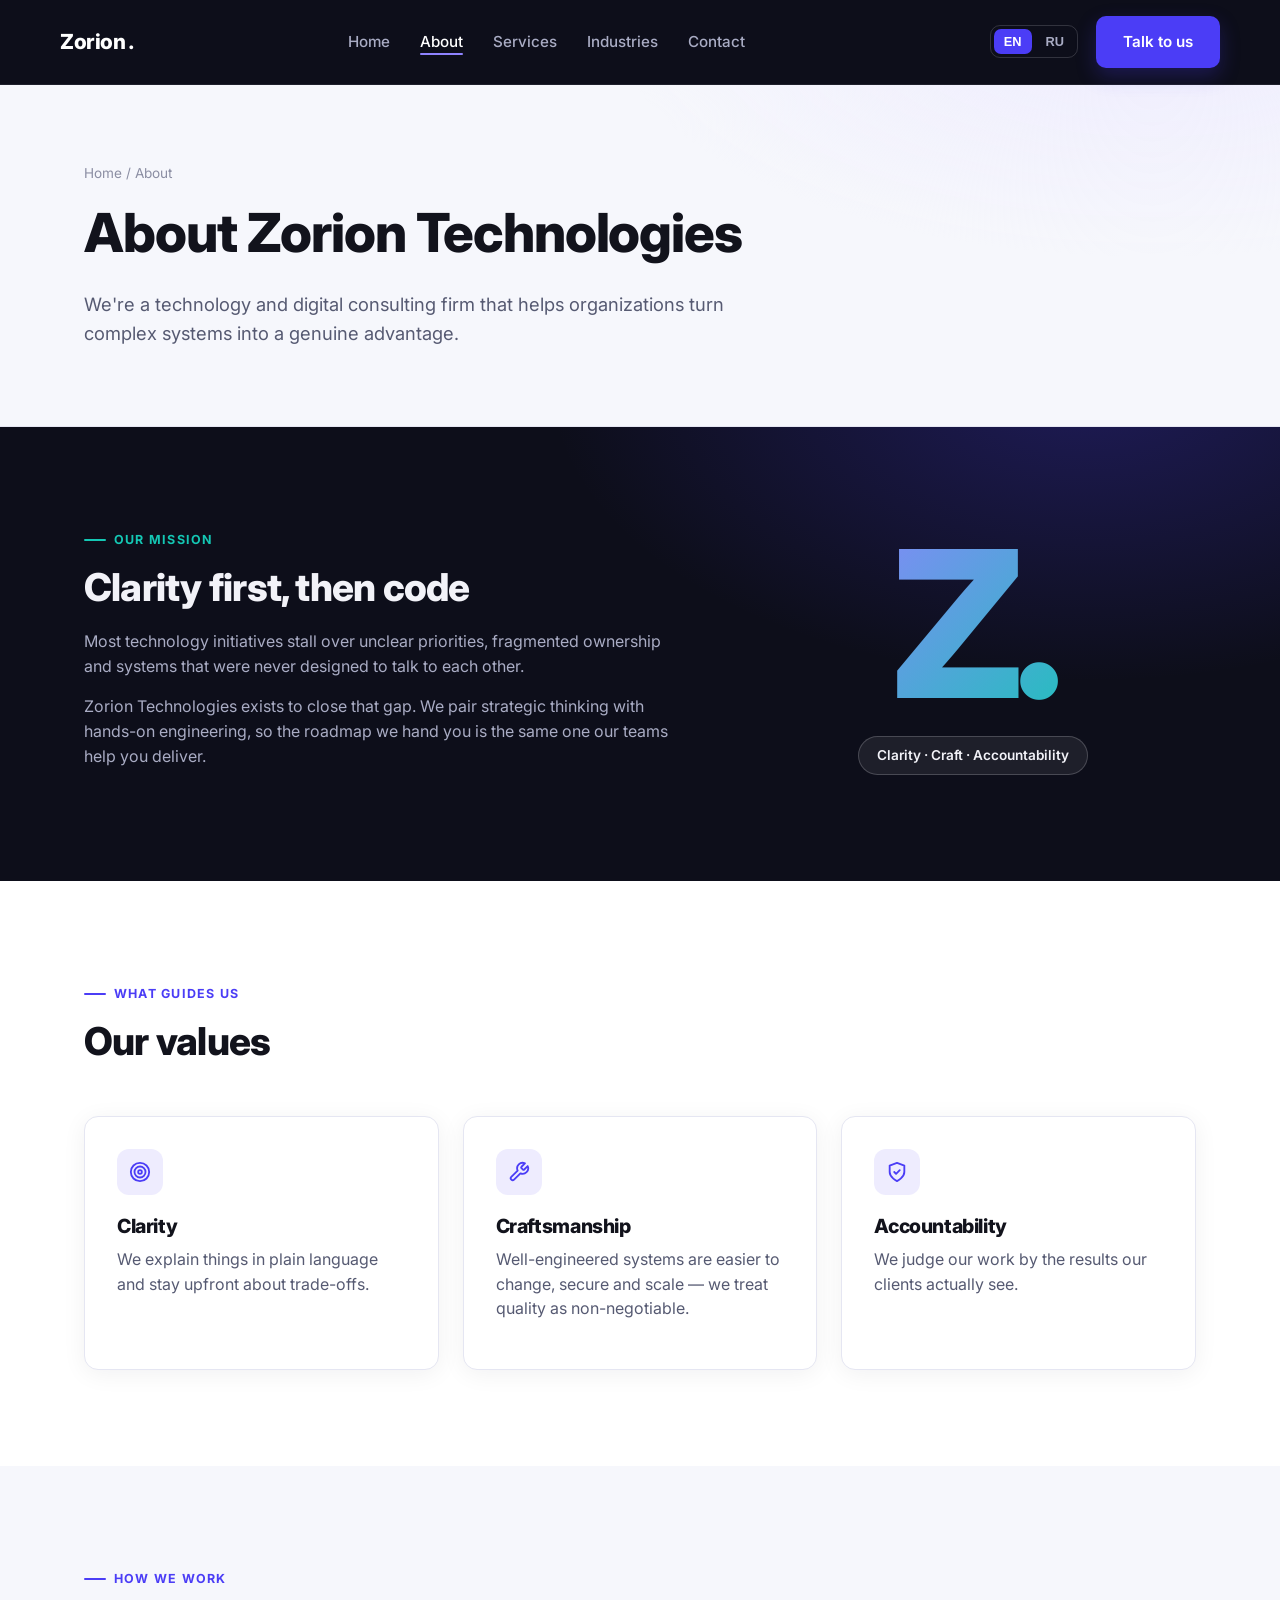
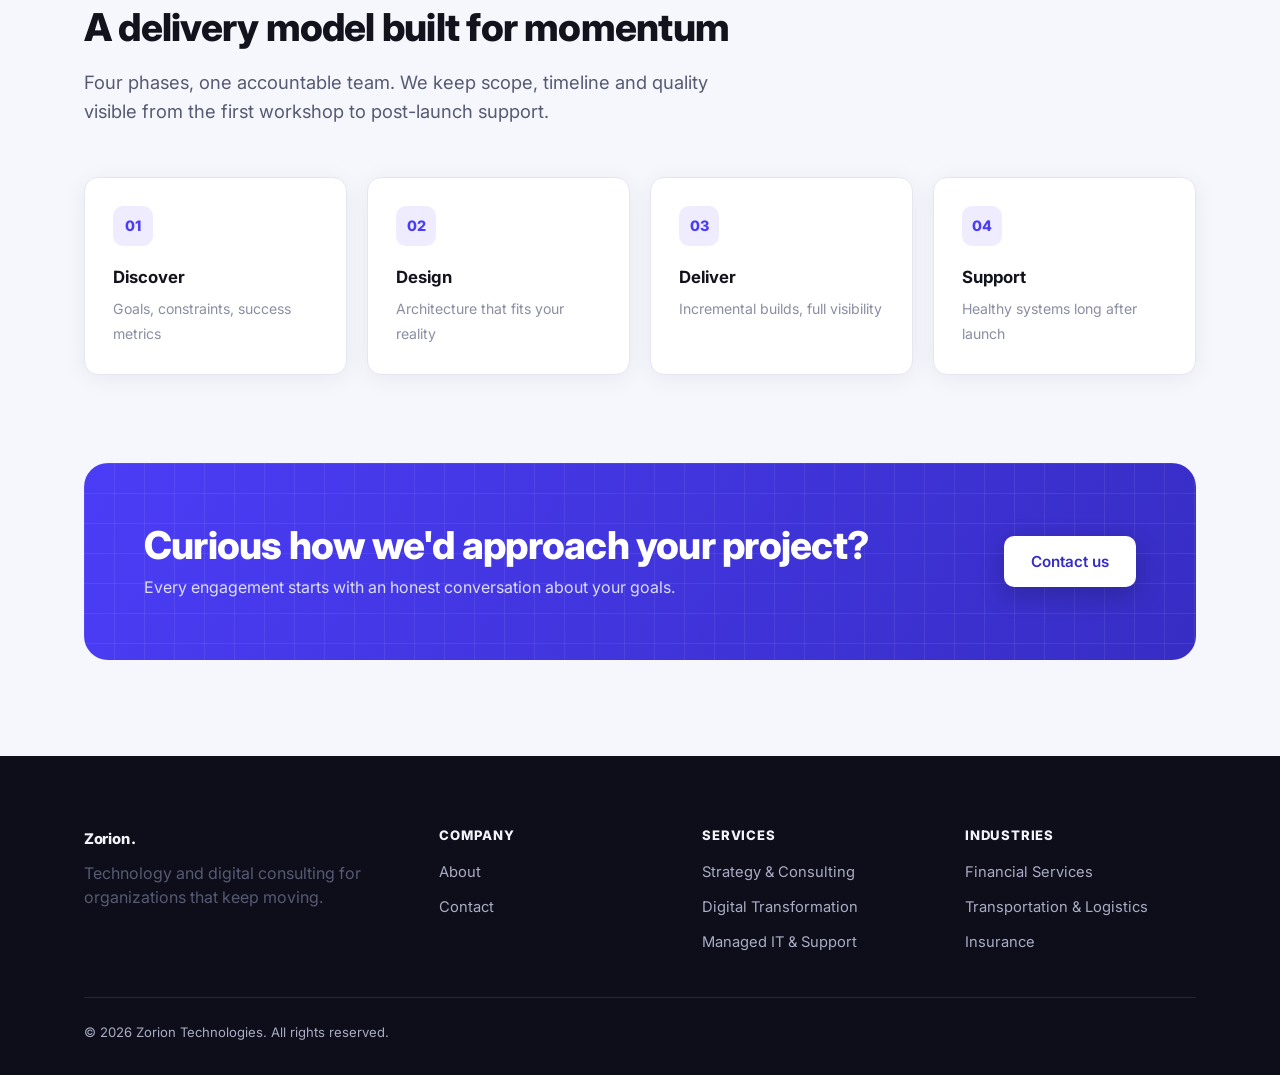
==== commit f70f032d: "Rewrite copy to drop the recurring "X, not Y" contrast pattern The same rhetorical device appeared i" ====
--- a/about.html
+++ b/about.html
@@ -50,7 +50,7 @@
         <div>
           <span class="eyebrow" data-i18n="about.missionEyebrow">Our mission</span>
           <h2 data-i18n="about.missionTitle">Clarity first, then code</h2>
-          <p data-i18n="about.missionText1">Most technology initiatives don't fail because of a lack of tools — they fail because of unclear priorities, fragmented ownership and systems that were never designed to talk to each other.</p>
+          <p data-i18n="about.missionText1">Most technology initiatives stall over unclear priorities, fragmented ownership and systems that were never designed to talk to each other.</p>
           <p data-i18n="about.missionText2">Zorion Technologies exists to close that gap. We pair strategic thinking with hands-on engineering, so the roadmap we hand you is the same one our teams help you deliver.</p>
         </div>
         <div class="mission-mark-wrap">
@@ -71,7 +71,7 @@
               <svg viewBox="0 0 24 24" fill="none" stroke="currentColor" stroke-width="2" stroke-linecap="round" stroke-linejoin="round"><circle cx="12" cy="12" r="10"/><circle cx="12" cy="12" r="6"/><circle cx="12" cy="12" r="2"/></svg>
             </div>
             <h3 data-i18n="about.value1Title">Clarity</h3>
-            <p data-i18n="about.value1Desc">We favor plain language and honest trade-offs over jargon and over-promising.</p>
+            <p data-i18n="about.value1Desc">We explain things in plain language and stay upfront about trade-offs.</p>
           </div>
           <div class="card">
             <div class="card-icon">
@@ -85,7 +85,7 @@
               <svg viewBox="0 0 24 24" fill="none" stroke="currentColor" stroke-width="2" stroke-linecap="round" stroke-linejoin="round"><path d="M12 22s8-4 8-10V5l-8-3-8 3v7c0 6 8 10 8 10z"/><polyline points="9 12 11 14 15 10"/></svg>
             </div>
             <h3 data-i18n="about.value3Title">Accountability</h3>
-            <p data-i18n="about.value3Desc">We measure ourselves by outcomes delivered, not hours billed.</p>
+            <p data-i18n="about.value3Desc">We judge our work by the results our clients actually see.</p>
           </div>
         </div>
       </div>
@@ -122,7 +122,7 @@
         <div class="cta-band cta-follow">
           <div>
             <h2 data-i18n="about.ctaTitle">Curious how we'd approach your project?</h2>
-            <p data-i18n="about.ctaLede">Every engagement starts with a conversation, not a sales pitch.</p>
+            <p data-i18n="about.ctaLede">Every engagement starts with an honest conversation about your goals.</p>
           </div>
           <a href="contact.html" class="btn btn-primary" data-i18n="about.ctaBtn">Contact us</a>
         </div>
@@ -135,7 +135,7 @@
       <div class="footer-grid">
         <div>
           <a href="index.html" class="logo">Zorion<span class="logo-dot">.</span></a>
-          <p data-i18n="footer.tagline">Technology and digital consulting for organizations that can't afford to stand still.</p>
+          <p data-i18n="footer.tagline">Technology and digital consulting for organizations that keep moving.</p>
         </div>
         <div>
           <h4 data-i18n="footer.colCompany">Company</h4>
--- a/assets/css/style.css
+++ b/assets/css/style.css
@@ -1,4 +1,15 @@
 /* Zorion Technologies — design system */
+
+/* Metric-matched fallback for Inter: while the webfont loads, Arial is
+   rendered with adjusted metrics so the swap causes no layout shift. */
+@font-face {
+  font-family: "Inter Fallback";
+  src: local("Arial");
+  size-adjust: 107%;
+  ascent-override: 90.5%;
+  descent-override: 22.5%;
+  line-gap-override: 0%;
+}
 
 :root {
   --color-bg: #ffffff;
@@ -17,7 +28,7 @@
   --color-dark-ink: #f2f2f8;
   --color-dark-ink-soft: #a9acc4;
 
-  --font-sans: "Inter", -apple-system, BlinkMacSystemFont, "Segoe UI", Roboto, sans-serif;
+  --font-sans: "Inter", "Inter Fallback", -apple-system, BlinkMacSystemFont, "Segoe UI", Roboto, sans-serif;
 
   --container-w: 1160px;
   --radius-sm: 8px;
@@ -250,7 +261,7 @@
 }
 
 .logo .logo-dot {
-  color: var(--color-primary);
+  color: #fff;
 }
 
 .nav-links {
@@ -554,6 +565,13 @@
   to { transform: rotate(360deg); }
 }
 
+/* Set by JS when the hero is scrolled out of view — stops the endless
+   background animations from burning CPU while invisible. */
+.hero-bg.paused .orb,
+.hero-bg.paused .orbits g {
+  animation-play-state: paused;
+}
+
 @media (prefers-reduced-motion: reduce) {
   .orb, .orbits g { animation: none !important; }
 }
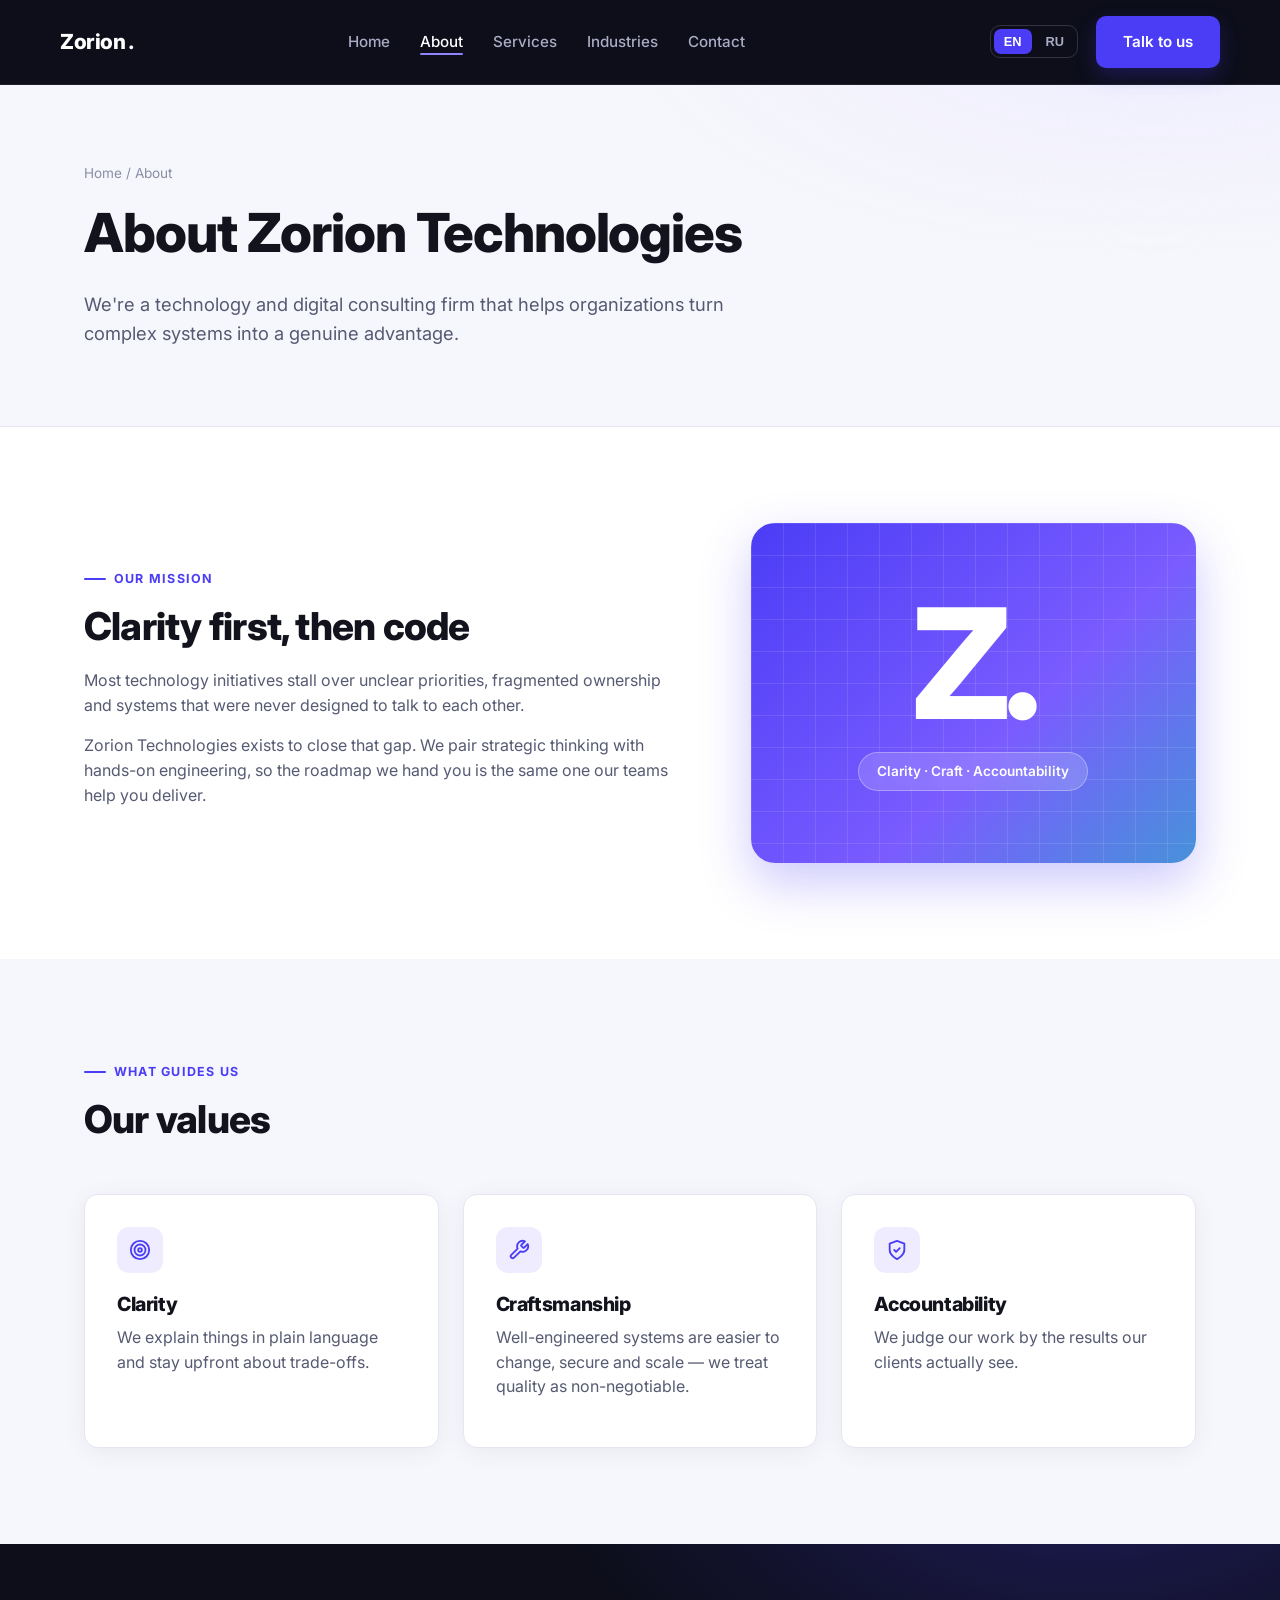
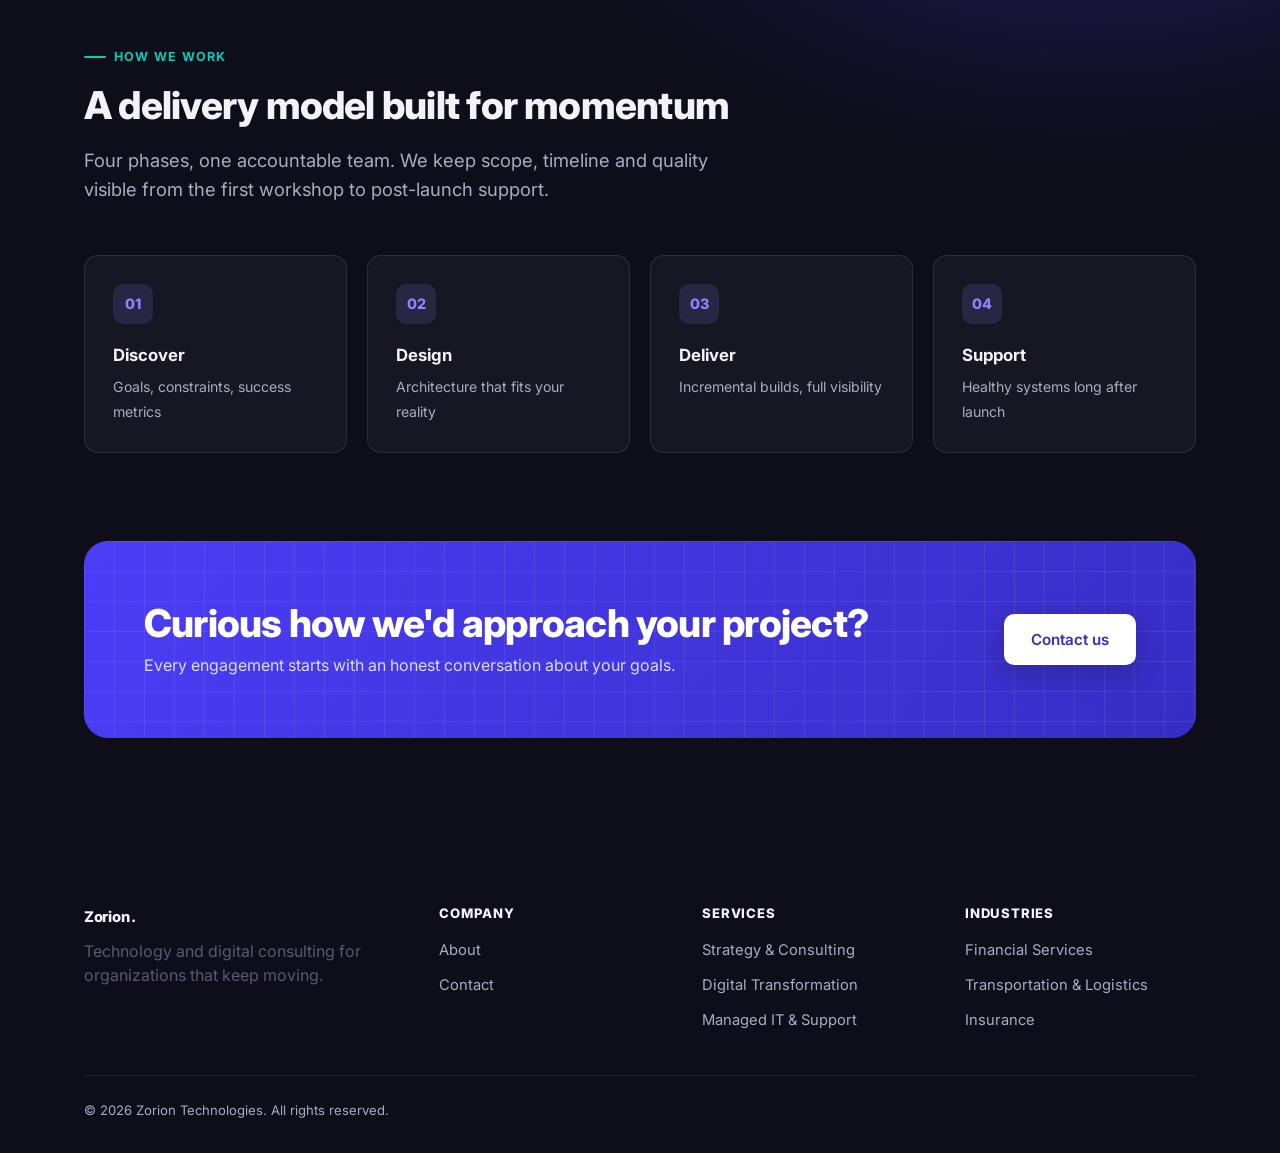
==== commit 8f48cf9a: "Align About page with the shared section rhythm Interior pages end on a dark section that holds the " ====
--- a/about.html
+++ b/about.html
@@ -45,7 +45,7 @@
       </div>
     </section>
 
-    <section class="section-dark">
+    <section>
       <div class="container mission-grid">
         <div>
           <span class="eyebrow" data-i18n="about.missionEyebrow">Our mission</span>
@@ -53,14 +53,18 @@
           <p data-i18n="about.missionText1">Most technology initiatives stall over unclear priorities, fragmented ownership and systems that were never designed to talk to each other.</p>
           <p data-i18n="about.missionText2">Zorion Technologies exists to close that gap. We pair strategic thinking with hands-on engineering, so the roadmap we hand you is the same one our teams help you deliver.</p>
         </div>
-        <div class="mission-mark-wrap">
-          <div class="mission-mark">Z.</div>
-          <div class="mission-tag" data-i18n="about.monogramTag">Clarity · Craft · Accountability</div>
+        <div class="feature-media">
+          <div class="visual-panel visual-panel--brand">
+            <div class="brand-mark-wrap">
+              <div class="brand-mark">Z.</div>
+              <div class="brand-mark-tag" data-i18n="about.monogramTag">Clarity · Craft · Accountability</div>
+            </div>
+          </div>
         </div>
       </div>
     </section>
 
-    <section>
+    <section class="section-alt">
       <div class="container">
         <span class="eyebrow" data-i18n="about.valuesEyebrow">What guides us</span>
         <h2 data-i18n="about.valuesTitle">Our values</h2>
@@ -91,7 +95,7 @@
       </div>
     </section>
 
-    <section class="section-alt">
+    <section class="section-dark">
       <div class="container">
         <span class="eyebrow" data-i18n="about.approachEyebrow">How we work</span>
         <h2 data-i18n="about.approachTitle">A delivery model built for momentum</h2>
--- a/assets/css/style.css
+++ b/assets/css/style.css
@@ -814,31 +814,29 @@
   align-items: center;
 }
 
-.mission-mark-wrap {
+.brand-mark-wrap {
+  position: relative;
   text-align: center;
-}
-
-.mission-mark {
-  font-size: clamp(140px, 16vw, 230px);
+  color: #fff;
+}
+
+.brand-mark {
+  font-size: clamp(100px, 12vw, 160px);
   font-weight: 800;
   line-height: 0.9;
   letter-spacing: -0.05em;
-  background: linear-gradient(135deg, #8f83ff 10%, var(--color-accent) 90%);
-  -webkit-background-clip: text;
-  background-clip: text;
-  color: transparent;
-}
-
-.mission-tag {
+}
+
+.brand-mark-tag {
   display: inline-block;
   margin-top: 20px;
   padding: 8px 18px;
   border-radius: 999px;
-  background: rgba(255, 255, 255, 0.07);
-  border: 1px solid rgba(242, 242, 248, 0.2);
+  background: rgba(255, 255, 255, 0.16);
+  border: 1px solid rgba(255, 255, 255, 0.3);
   font-size: 0.85rem;
   font-weight: 600;
-  color: var(--color-dark-ink);
+  backdrop-filter: blur(4px);
 }
 
 @media (max-width: 900px) {
@@ -901,6 +899,31 @@
   font-size: 0.9rem;
   background: var(--color-primary-tint);
   color: var(--color-primary);
+}
+
+/* Dark-section variants of step cards */
+
+.section-dark .step-card {
+  background: rgba(255, 255, 255, 0.04);
+  border-color: rgba(242, 242, 248, 0.1);
+  box-shadow: none;
+}
+
+.section-dark .step-card:hover {
+  border-color: rgba(143, 131, 255, 0.45);
+}
+
+.section-dark .step-card strong {
+  color: var(--color-dark-ink);
+}
+
+.section-dark .step-card small {
+  color: var(--color-dark-ink-soft);
+}
+
+.section-dark .step-num {
+  background: rgba(143, 131, 255, 0.15);
+  color: #8f83ff;
 }
 
 @media (max-width: 980px) {
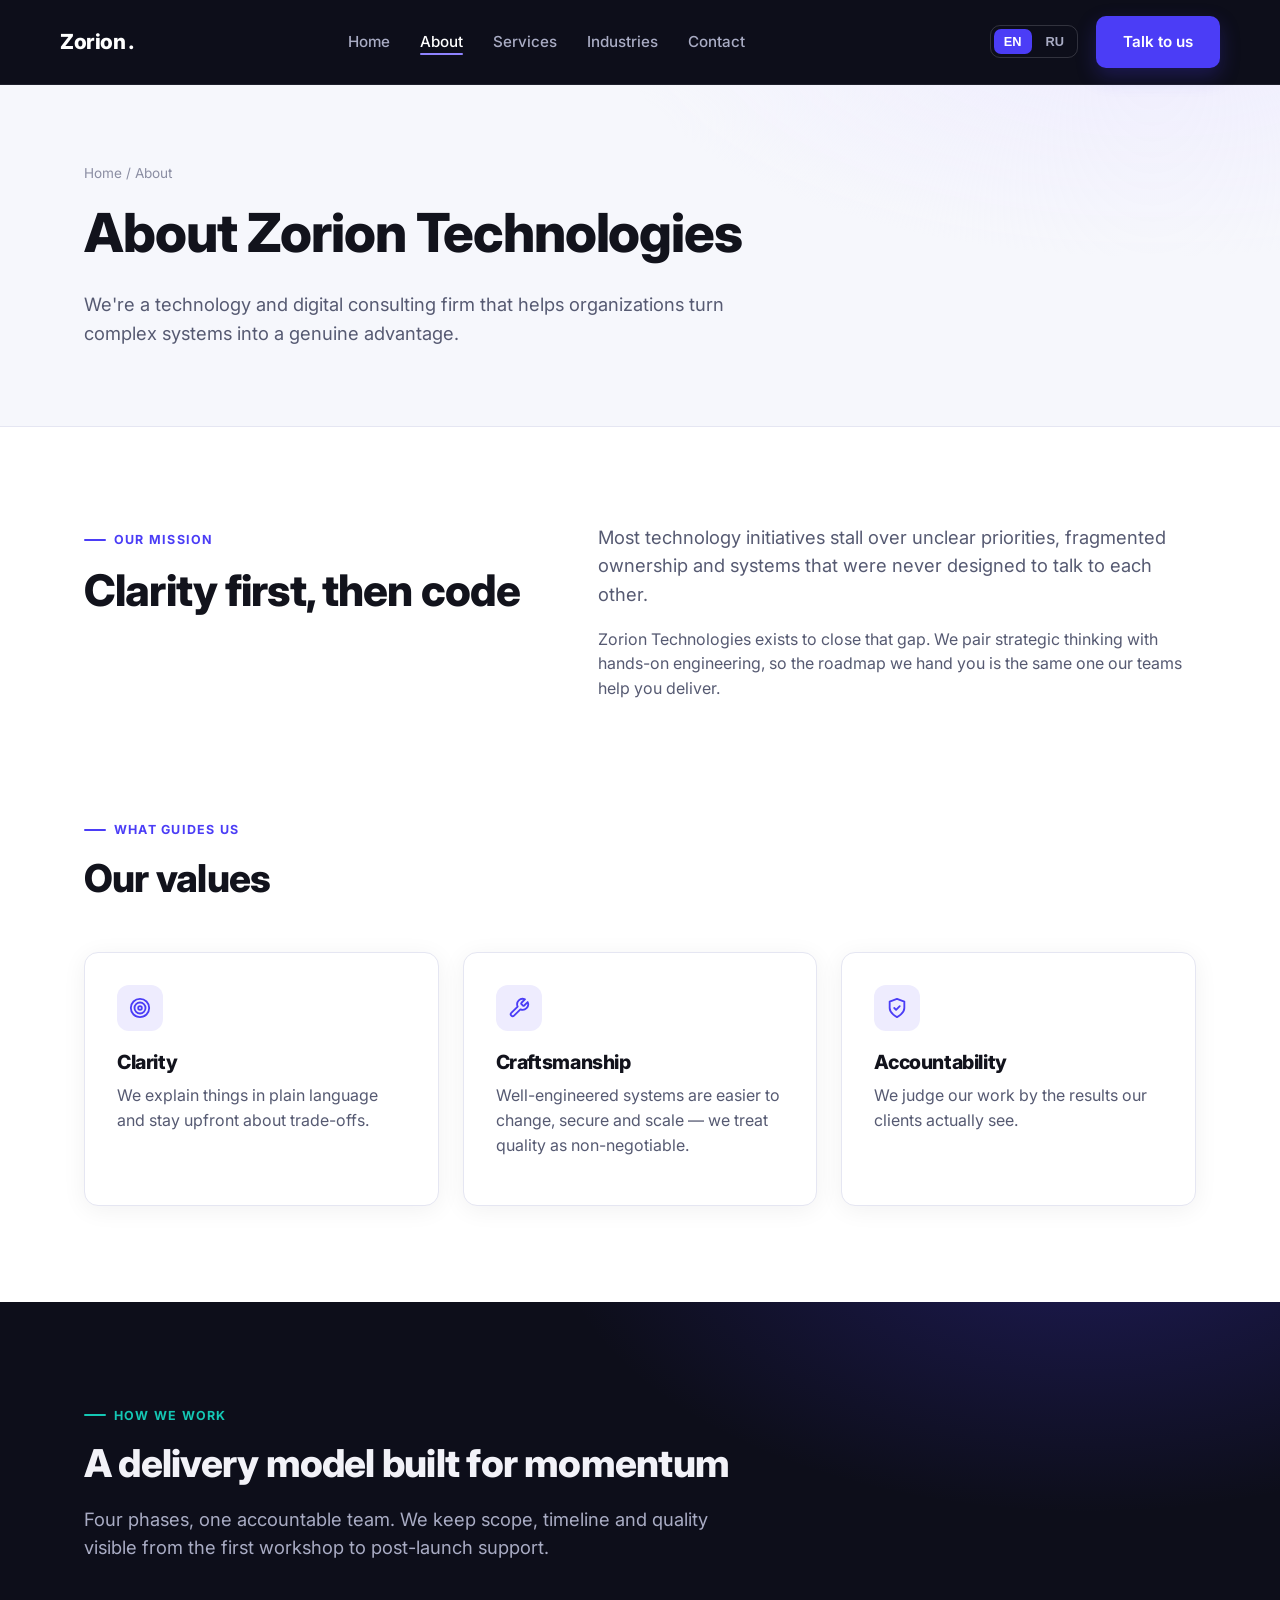
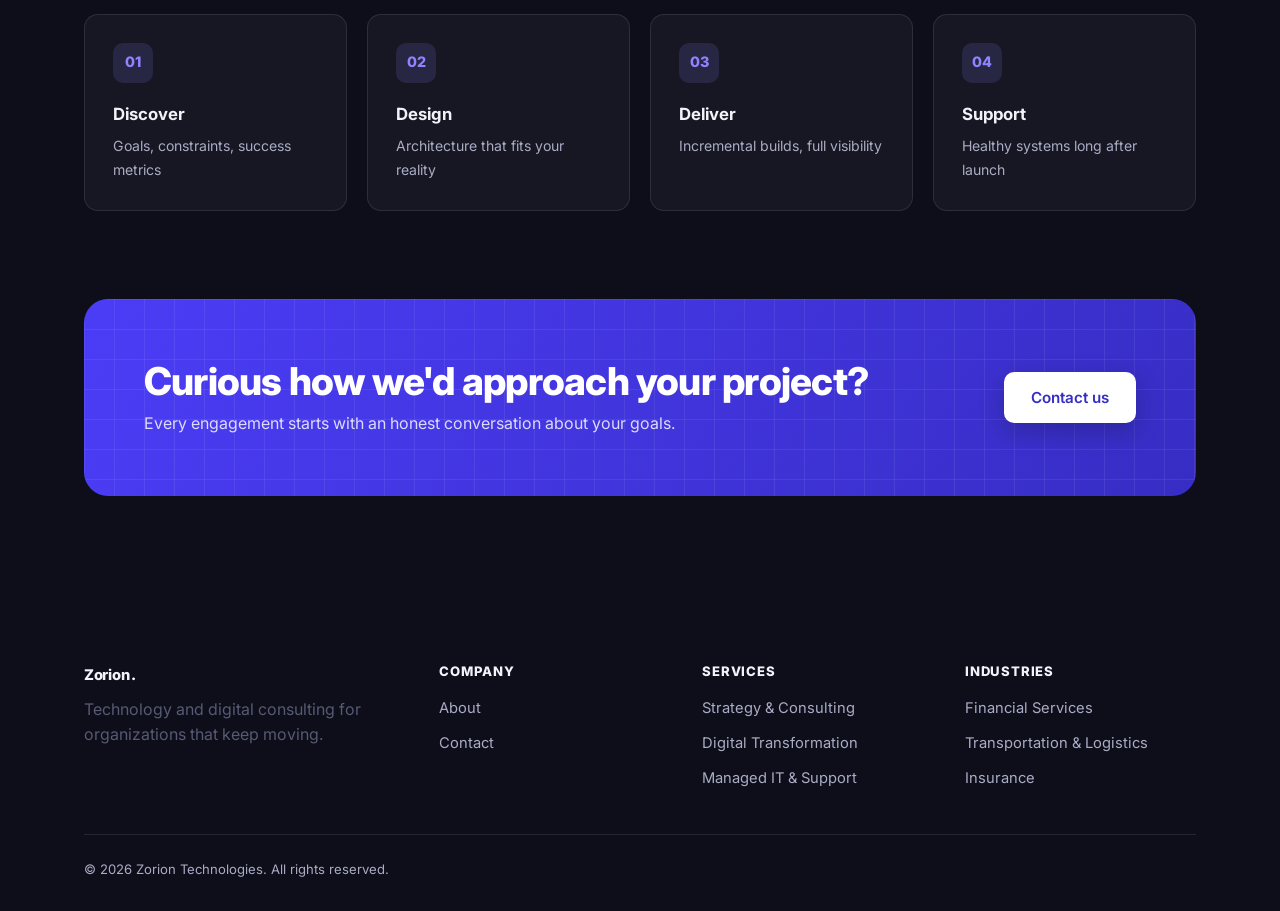
==== commit a08bb733: "Rework About mission into a full-width statement layout The mission section paired a short text colu" ====
--- a/about.html
+++ b/about.html
@@ -46,28 +46,22 @@
     </section>
 
     <section>
-      <div class="container mission-grid">
-        <div>
-          <span class="eyebrow" data-i18n="about.missionEyebrow">Our mission</span>
-          <h2 data-i18n="about.missionTitle">Clarity first, then code</h2>
-          <p data-i18n="about.missionText1">Most technology initiatives stall over unclear priorities, fragmented ownership and systems that were never designed to talk to each other.</p>
-          <p data-i18n="about.missionText2">Zorion Technologies exists to close that gap. We pair strategic thinking with hands-on engineering, so the roadmap we hand you is the same one our teams help you deliver.</p>
-        </div>
-        <div class="feature-media">
-          <div class="visual-panel visual-panel--brand">
-            <div class="brand-mark-wrap">
-              <div class="brand-mark">Z.</div>
-              <div class="brand-mark-tag" data-i18n="about.monogramTag">Clarity · Craft · Accountability</div>
-            </div>
+      <div class="container">
+        <div class="statement-grid">
+          <div>
+            <span class="eyebrow" data-i18n="about.missionEyebrow">Our mission</span>
+            <h2 data-i18n="about.missionTitle">Clarity first, then code</h2>
+          </div>
+          <div>
+            <p class="lede" data-i18n="about.missionText1">Most technology initiatives stall over unclear priorities, fragmented ownership and systems that were never designed to talk to each other.</p>
+            <p data-i18n="about.missionText2">Zorion Technologies exists to close that gap. We pair strategic thinking with hands-on engineering, so the roadmap we hand you is the same one our teams help you deliver.</p>
           </div>
         </div>
-      </div>
-    </section>
 
-    <section class="section-alt">
-      <div class="container">
-        <span class="eyebrow" data-i18n="about.valuesEyebrow">What guides us</span>
-        <h2 data-i18n="about.valuesTitle">Our values</h2>
+        <div class="values-block">
+          <span class="eyebrow" data-i18n="about.valuesEyebrow">What guides us</span>
+          <h2 data-i18n="about.valuesTitle">Our values</h2>
+        </div>
 
         <div class="card-grid">
           <div class="card">
--- a/assets/css/style.css
+++ b/assets/css/style.css
@@ -807,42 +807,36 @@
 
 /* ---------- About page: mission band + step row ---------- */
 
-.mission-grid {
-  display: grid;
-  grid-template-columns: 1.15fr 0.85fr;
-  gap: 64px;
-  align-items: center;
-}
-
-.brand-mark-wrap {
-  position: relative;
-  text-align: center;
-  color: #fff;
-}
-
-.brand-mark {
-  font-size: clamp(100px, 12vw, 160px);
-  font-weight: 800;
-  line-height: 0.9;
-  letter-spacing: -0.05em;
-}
-
-.brand-mark-tag {
-  display: inline-block;
-  margin-top: 20px;
-  padding: 8px 18px;
-  border-radius: 999px;
-  background: rgba(255, 255, 255, 0.16);
-  border: 1px solid rgba(255, 255, 255, 0.3);
-  font-size: 0.85rem;
-  font-weight: 600;
-  backdrop-filter: blur(4px);
+/* Statement layout: heading on the left, prose on the right */
+
+.statement-grid {
+  display: grid;
+  grid-template-columns: 0.85fr 1.15fr;
+  gap: 40px 72px;
+  align-items: start;
+}
+
+.statement-grid h2 {
+  margin-bottom: 0;
+  font-size: clamp(2rem, 3.4vw, 2.8rem);
+}
+
+.statement-grid .lede {
+  max-width: none;
+}
+
+.values-block {
+  margin-top: 96px;
 }
 
 @media (max-width: 900px) {
-  .mission-grid {
+  .statement-grid {
     grid-template-columns: 1fr;
-    gap: 40px;
+    gap: 28px;
+  }
+
+  .values-block {
+    margin-top: 72px;
   }
 }
 
